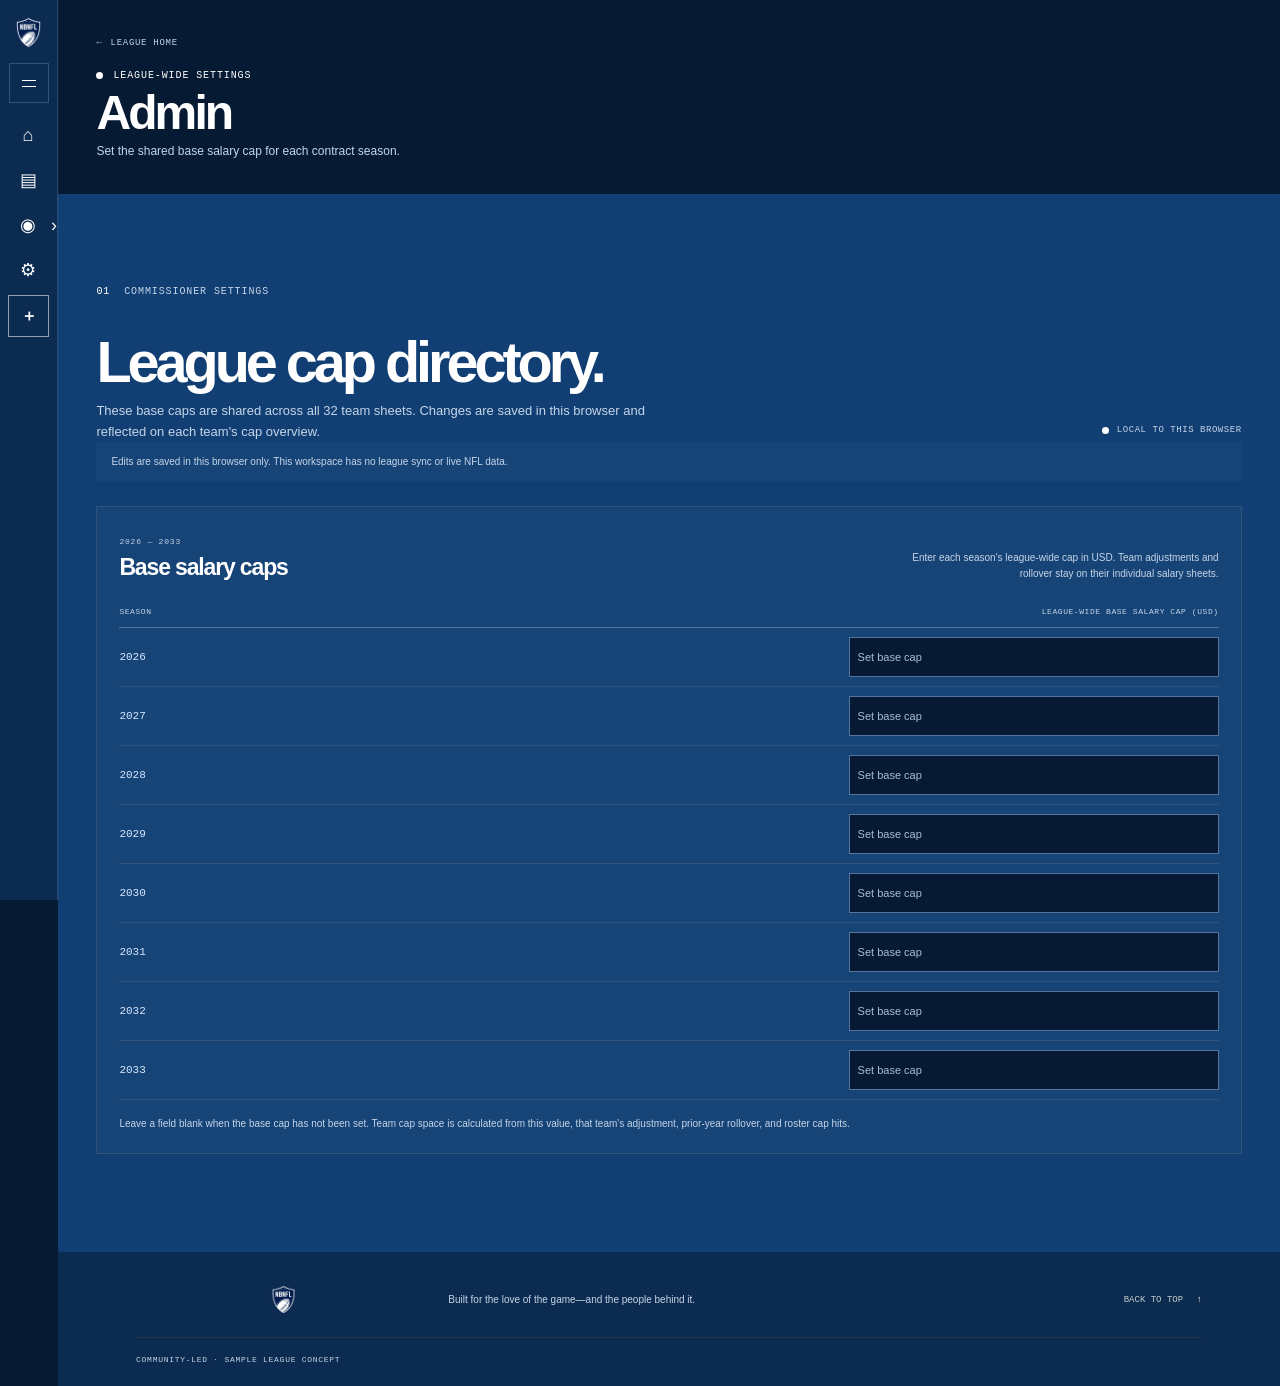
==== admin.html @ 92fe1aa9 "Build football GM league website Co-authored-by: Copilot App <223556219+Copilot@users.noreply.github" ====
<!doctype html>
<html lang="en">
  <head>
    <meta charset="utf-8">
    <meta name="viewport" content="width=device-width, initial-scale=1">
    <meta name="theme-color" content="#071a33">
    <meta name="description" content="Manage Nothing But NFL league-wide salary cap settings.">
    <title>League Admin — Nothing But NFL</title>
    <link rel="icon" href="assets/nothing-but-nfl-logo.png" type="image/png">
    <link rel="stylesheet" href="styles.css">
    <script src="teams.js" defer></script>
    <script src="admin.js" defer></script>
  </head>
  <body class="admin-page">
    <a class="skip-link" href="#main">Skip to content</a>
    <header class="site-header">
      <a class="brand" href="index.html#top" aria-label="Nothing But NFL home">
        <img class="brand-logo" src="assets/nothing-but-nfl-logo.png" alt="">
        <span class="brand-copy">NOTHING BUT <strong>NFL</strong></span>
      </a>
      <button class="menu-toggle" type="button" aria-label="Expand navigation" aria-expanded="false" aria-controls="primary-nav">
        <span></span><span></span>
      </button>
      <nav class="primary-nav" id="primary-nav" aria-label="Main navigation">
        <a href="index.html#overview"><span class="nav-icon" aria-hidden="true">⌂</span><span class="nav-label">Overview</span></a>
        <a href="index.html#standings"><span class="nav-icon" aria-hidden="true">▤</span><span class="nav-label">Standings</span></a>
        <div class="teams-menu">
          <button class="teams-trigger" type="button" aria-haspopup="menu" aria-expanded="false" aria-controls="teams-dropdown">
            <span class="nav-icon" aria-hidden="true">◉</span><span class="nav-label">Teams</span><span class="teams-chevron" aria-hidden="true">›</span>
          </button>
          <div class="teams-dropdown" id="teams-dropdown" aria-label="NFL team salary sheets"></div>
        </div>
        <a href="admin.html" aria-current="page"><span class="nav-icon" aria-hidden="true">⚙</span><span class="nav-label">Admin</span></a>
        <a href="index.html#join" class="nav-cta"><span class="nav-icon" aria-hidden="true">＋</span><span class="nav-label">Get involved</span></a>
      </nav>
    </header>

    <main id="main">
      <section class="team-page-intro admin-page-intro">
        <div class="section-wrap">
          <a class="team-back-link" href="index.html#top"><span aria-hidden="true">←</span> LEAGUE HOME</a>
          <div class="team-page-title">
            <div>
              <p class="eyebrow"><span class="eyebrow-dot"></span> LEAGUE-WIDE SETTINGS</p>
              <h1>Admin</h1>
              <p class="team-page-subtitle">Set the shared base salary cap for each contract season.</p>
            </div>
          </div>
        </div>
      </section>

      <section class="front-office-section admin-section" aria-labelledby="admin-title">
        <div class="section-wrap">
          <div class="section-heading-row front-office-heading">
            <div>
              <div class="section-kicker"><span>01</span> COMMISSIONER SETTINGS</div>
              <h2 id="admin-title">League cap <span>directory.</span></h2>
              <p class="section-subtitle">These base caps are shared across all 32 team sheets. Changes are saved in this browser and reflected on each team's cap overview.</p>
            </div>
            <span class="data-mode"><i aria-hidden="true"></i> LOCAL TO THIS BROWSER</span>
          </div>

          <p class="storage-notice" id="admin-storage-notice" role="status">Edits are saved in this browser only. This workspace has no league sync or live NFL data.</p>
          <p class="workspace-status" id="admin-status" role="status" aria-live="polite"></p>

          <div class="management-panel admin-cap-panel">
            <div class="panel-heading">
              <div><span class="panel-index">2026 — 2033</span><h3>Base salary caps</h3></div>
              <p>Enter each season's league-wide cap in USD. Team adjustments and rollover stay on their individual salary sheets.</p>
            </div>
            <div class="management-table-wrap">
              <table class="management-table admin-cap-table">
                <thead><tr><th scope="col">SEASON</th><th scope="col">LEAGUE-WIDE BASE SALARY CAP (USD)</th></tr></thead>
                <tbody id="admin-cap-rows"></tbody>
              </table>
            </div>
            <p class="workspace-footnote">Leave a field blank when the base cap has not been set. Team cap space is calculated from this value, that team's adjustment, prior-year rollover, and roster cap hits.</p>
          </div>
        </div>
      </section>
    </main>

    <footer class="site-footer">
      <a class="brand footer-brand" href="index.html#top" aria-label="Nothing But NFL home">
        <img class="brand-logo" src="assets/nothing-but-nfl-logo.png" alt="">
        <span class="brand-copy">NOTHING BUT <strong>NFL</strong></span>
      </a>
      <p>Built for the love of the game—and the people behind it.</p>
      <a class="back-top" href="#main">BACK TO TOP <span aria-hidden="true">↑</span></a>
      <span class="footer-note">COMMUNITY-LED · SAMPLE LEAGUE CONCEPT</span>
    </footer>
  </body>
</html>
---- styles.css ----
:root {
  color-scheme: dark;
  --ink: #071a33;
  --ink-soft: #174477;
  --paper: #071a33;
  --paper-deep: #123f73;
  --muted: #c5d5e8;
  --line: #31527a;
  --lime: #ffffff;
  --orange: #ffffff;
  --mono: "Cascadia Code", "Courier New", monospace;
  --body: "Segoe UI", Arial, sans-serif;
  --display: "Arial", "Segoe UI", sans-serif;
}

* { box-sizing: border-box; }
html { scroll-behavior: smooth; scroll-padding-top: 84px; }
body { margin: 0; background: #071a33; color: #fff; font-family: var(--body); -webkit-font-smoothing: antialiased; }
button, input, select, textarea { font: inherit; }
button, a { -webkit-tap-highlight-color: transparent; }
a { color: inherit; text-decoration: none; }
button:focus-visible, a:focus-visible, input:focus-visible, select:focus-visible, textarea:focus-visible { outline: 3px solid var(--orange); outline-offset: 3px; }
.sr-only { position: absolute; width: 1px; height: 1px; padding: 0; margin: -1px; overflow: hidden; clip: rect(0, 0, 0, 0); white-space: nowrap; border: 0; }
.skip-link { position: absolute; top: -50px; left: 16px; z-index: 20; padding: 12px 16px; background: var(--lime); color: var(--ink); font-weight: 700; }
.skip-link:focus { top: 12px; }

.site-header { --sidebar-width: 58px; --sidebar-open-width: 218px; position: fixed; inset: 0 auto 0 0; z-index: 30; display: flex; width: var(--sidebar-width); min-height: 100vh; flex-direction: column; align-items: stretch; justify-content: flex-start; gap: 12px; padding: 13px 8px; overflow: visible; border-right: 1px solid #264a75; background: #0c2b50; color: white; transition: width .2s ease; }
.site-header:hover, .site-header:focus-within, .site-header.is-open { width: var(--sidebar-open-width); padding-right: 12px; padding-left: 12px; }
.brand { display: inline-flex; align-items: center; gap: 11px; }
.brand-logo { display: block; width: 34px; height: 34px; flex: 0 0 34px; object-fit: contain; }
.brand-mark { position: relative; display: grid; width: 30px; height: 30px; place-items: center; transform: rotate(-35deg); border: 2px solid var(--lime); border-radius: 50%; }
.brand-mark::before, .brand-mark::after { position: absolute; width: 22px; height: 1px; background: var(--lime); content: ""; }
.brand-mark::after { width: 9px; transform: rotate(90deg); }
.brand-mark span { width: 3px; height: 3px; border-radius: 50%; background: var(--lime); }
.brand-copy { font: 500 11px var(--mono); letter-spacing: .05em; }
.brand-copy strong { color: var(--lime); font-weight: 500; }
.primary-nav { display: flex; width: 100%; flex-direction: column; align-items: stretch; gap: 5px; font-size: 13px; color: #fff; }
.primary-nav > a:not(.nav-cta):hover, .primary-nav > a:not(.nav-cta):focus-visible { color: #fff; background: #174477; }
.primary-nav > a:not(.nav-cta), .teams-trigger { display: flex; min-height: 40px; align-items: center; gap: 13px; padding: 0 10px; border: 0; border-radius: 2px; color: #fff; font-size: 13px; }
.primary-nav .nav-cta { display: flex; min-height: 42px; align-items: center; gap: 13px; padding: 0 10px; border: 1px solid rgba(255,255,255,.55); background: transparent; color: #fff; font-weight: 700; }
.nav-cta span { font-size: 16px; }
.menu-toggle { display: flex; width: 40px; height: 40px; flex: 0 0 40px; flex-direction: column; align-items: center; justify-content: center; gap: 5px; margin: 0 auto; border: 1px solid #31527a; background: transparent; cursor: pointer; }
.menu-toggle span { display: block; width: 14px; height: 1px; background: #fff; }
.brand-copy { display: none; white-space: nowrap; }
.nav-label { position: absolute; width: 1px; height: 1px; overflow: hidden; clip: rect(0,0,0,0); white-space: nowrap; }
.site-header:hover .brand-copy, .site-header:focus-within .brand-copy, .site-header.is-open .brand-copy,
.site-header:hover .nav-label, .site-header:focus-within .nav-label, .site-header.is-open .nav-label { position: static; width: auto; height: auto; overflow: visible; clip: auto; white-space: nowrap; }
.site-header:hover .brand, .site-header:focus-within .brand, .site-header.is-open .brand { justify-content: flex-start; }
.brand { justify-content: center; min-height: 38px; }
.brand-copy { font-size: 9px; }
.site-header .brand-logo { width: 31px; height: 31px; flex-basis: 31px; }
.site-header:hover .brand-logo, .site-header:focus-within .brand-logo, .site-header.is-open .brand-logo { width: 36px; height: 36px; flex-basis: 36px; }
.nav-icon { display: inline-flex; width: 20px; flex: 0 0 20px; align-items: center; justify-content: center; color: #fff; font-size: 18px; line-height: 1; }
.teams-menu { position: relative; display: flex; width: 100%; flex-direction: column; align-items: stretch; }
.teams-trigger { justify-content: flex-start; background: transparent; cursor: pointer; }
.teams-trigger:hover, .teams-menu.is-open .teams-trigger, .teams-menu:focus-within .teams-trigger { color: #fff; background: #174477; }
.teams-chevron { margin-left: auto; color: #fff; font-size: 18px; transition: transform .18s ease; }
.teams-menu.is-open .teams-chevron { transform: rotate(90deg); }
.teams-dropdown { position: fixed; top: 126px; left: calc(var(--sidebar-open-width) + 10px); z-index: 35; display: grid; width: min(440px, calc(100vw - var(--sidebar-open-width) - 30px)); max-height: min(440px, calc(100vh - 36px)); grid-template-columns: repeat(4, minmax(0, 1fr)); gap: 2px 4px; overflow-y: auto; padding: 8px; border: 1px solid #31527a; background: #0c2b50; box-shadow: 0 16px 36px rgba(0,0,0,.28); opacity: 0; pointer-events: none; transform: translateY(6px); transition: opacity .16s ease, transform .16s ease; }
.teams-menu:hover .teams-dropdown, .teams-menu:focus-within .teams-dropdown, .teams-menu.is-open .teams-dropdown { opacity: 1; pointer-events: auto; transform: translateY(0); }
.team-menu-link { display: grid; min-width: 0; min-height: 31px; grid-template-columns: 22px minmax(0, 1fr); align-items: center; gap: 6px; padding: 3px 5px; color: #fff; font-size: 9px; transition: background .12s ease; }
.team-menu-link:hover, .team-menu-link:focus-visible { background: #174477; color: #fff; }
.team-menu-logo { position: relative; display: grid; width: 22px; height: 22px; place-items: center; overflow: hidden; background: transparent; }
.team-menu-logo img { width: 100%; height: 100%; object-fit: contain; }
.team-menu-fallback { position: absolute; color: #fff; font: 7px var(--mono); }
.team-menu-fallback[hidden] { display: none; }
.team-menu-link > span:nth-child(2) { overflow: hidden; text-overflow: ellipsis; white-space: nowrap; }
.team-menu-link small { display: none; }

.hero { position: relative; display: grid; min-height: 626px; grid-template-columns: 1fr .85fr; overflow: hidden; padding: 83px 9.2% 74px; background: var(--ink); color: white; }
.hero::before { position: absolute; inset: 0; background-image: linear-gradient(90deg, transparent 49.9%, rgba(255,255,255,.035) 50%, transparent 50.1%); background-size: 90px 100%; content: ""; pointer-events: none; }
.hero-copy { position: relative; z-index: 1; align-self: center; padding-bottom: 30px; }
.eyebrow, .section-kicker, .feature-index, .snapshot-heading, .snapshot-footer, .visual-caption, .hero-bottom, .sample-label, .standings-table th, .table-footnote, .team-meta, .team-number, .team-conference, .form-heading, .dialog-eyebrow, .dialog-roster-heading, .footer-note { font-family: var(--mono); font-size: 10px; letter-spacing: .09em; }
.eyebrow { display: flex; align-items: center; gap: 10px; margin: 0 0 21px; color: var(--lime); text-transform: uppercase; }
.eyebrow-dot, .sample-label i, .snapshot-footer i { display: inline-block; width: 7px; height: 7px; border-radius: 50%; background: var(--lime); }
h1, h2, h3, p { margin-top: 0; }
h1, h2, h3 { font-family: var(--display); }
h1 { margin-bottom: 19px; font-size: clamp(52px, 6.1vw, 81px); font-weight: 600; letter-spacing: -.075em; line-height: .99; }
h1 span, h2 span { color: var(--lime); }
.hero-intro { max-width: 470px; margin-bottom: 26px; color: #b7c0c3; font-size: 16px; line-height: 1.65; }
.hero-actions { display: flex; align-items: center; gap: 27px; }
.button { display: inline-flex; min-height: 48px; align-items: center; justify-content: center; gap: 25px; padding: 0 17px; border: 0; cursor: pointer; font-size: 12px; font-weight: 700; }
.button-lime { background: var(--lime); color: var(--ink); }
.button-lime:hover { background: #e4ff8a; }
.text-link { display: inline-flex; align-items: center; gap: 10px; font-size: 12px; font-weight: 600; }
.hero .text-link { color: white; }
.text-link span { font-size: 16px; }
.hero-proof { display: flex; gap: 31px; margin-top: 59px; }
.hero-proof div { display: flex; align-items: flex-start; gap: 10px; }
.hero-proof strong { color: var(--lime); font: 11px var(--mono); }
.hero-proof span { color: #a6b0b4; font-size: 10px; line-height: 1.45; }
.hero-visual { position: relative; min-height: 400px; margin-left: -10px; }
.field-lines { position: absolute; top: -20px; right: 3%; width: min(94%, 415px); height: 390px; transform: rotate(-11deg); border: 1px solid rgba(214,243,106,.18); border-radius: 48%; }
.field-lines::before, .field-lines::after { position: absolute; inset: 8% 18%; border: 1px solid rgba(214,243,106,.18); border-radius: 50%; content: ""; }
.field-lines::after { inset: 16% 36%; }
.yard { position: absolute; top: 50%; width: 100%; border-top: 1px dashed rgba(214,243,106,.18); }
.yard-one { transform: translateY(-56px); }
.yard-three { transform: translateY(56px); }
.route { position: absolute; border-top: 2px solid var(--lime); transform-origin: left center; }
.route-one { top: 48%; left: 25%; width: 205px; transform: rotate(-44deg); }
.route-two { top: 70%; left: 40%; width: 177px; transform: rotate(-17deg); }
.route-one::after, .route-two::after { position: absolute; top: -6px; right: -1px; width: 9px; height: 9px; border-top: 2px solid var(--lime); border-right: 2px solid var(--lime); content: ""; transform: rotate(45deg); }
.route-dot { position: absolute; width: 9px; height: 9px; border: 2px solid var(--ink); border-radius: 50%; background: var(--orange); box-shadow: 0 0 0 2px var(--orange); }
.dot-one { top: 43%; left: 24%; }
.dot-two { top: 66%; left: 39%; }
.football { position: absolute; top: 43%; left: 45%; display: grid; width: 83px; height: 44px; place-items: center; transform: rotate(-41deg); border: 2px solid var(--paper); border-radius: 50%; background: var(--orange); box-shadow: 0 0 40px rgba(255,116,76,.22); }
.football::before, .football::after { position: absolute; width: 23px; height: 1px; background: var(--paper); content: ""; }
.football::after { width: 1px; height: 29px; }
.football span { z-index: 1; width: 18px; border-top: 2px dashed var(--paper); }
.snapshot-card { position: absolute; top: 22%; right: 1%; z-index: 1; width: 204px; padding: 17px 18px 14px; background: var(--lime); color: var(--ink); transform: rotate(5deg); }
.snapshot-heading, .snapshot-footer { display: flex; align-items: center; justify-content: space-between; font-size: 8px; }
.snapshot-icon { font-size: 19px; }
.snapshot-card p { margin: 20px 0; font: 600 21px/1.12 var(--display); letter-spacing: -.05em; }
.snapshot-footer { padding-top: 10px; border-top: 1px solid rgba(17,27,34,.2); }
.snapshot-footer span:last-child { display: flex; align-items: center; gap: 7px; }
.snapshot-footer i { width: 6px; height: 6px; }
.visual-caption { position: absolute; right: 7%; bottom: 23px; color: #899399; font-size: 8px; }
.hero-number { position: absolute; right: 2%; bottom: 34px; color: rgba(255,255,255,.07); font: 700 100px/.8 var(--display); }
.hero-bottom { position: absolute; right: 9.2%; bottom: 0; left: 9.2%; display: flex; height: 47px; align-items: center; justify-content: space-between; border-top: 1px solid rgba(255,255,255,.16); color: #818d93; font-size: 8px; }
.hero-bottom a { color: white; }
.hero-bottom a span { margin-left: 9px; color: var(--lime); }
.hero-bottom i { margin-left: 6px; color: var(--lime); font-style: normal; }

.section-wrap { max-width: 1440px; margin: 0 auto; padding-right: 9.2%; padding-left: 9.2%; }
.section-kicker { display: flex; align-items: center; gap: 14px; margin-bottom: 36px; color: #858e90; text-transform: uppercase; }
.section-kicker span { color: var(--orange); }
h2 { margin-bottom: 20px; font-size: clamp(39px, 4.5vw, 59px); font-weight: 600; letter-spacing: -.07em; line-height: 1.03; }

.standings-section { padding: 84px 0 88px; background: var(--ink); color: white; }
.light-kicker { color: #98a2a3; }
.section-heading-row { display: flex; align-items: flex-end; justify-content: space-between; gap: 25px; }
.standings-section h2, .join-section h2 { margin-bottom: 8px; }
.section-subtitle { margin: 0; color: #79858b; font-size: 13px; }
.sample-label { display: inline-flex; align-items: center; gap: 9px; margin-bottom: 11px; color: var(--lime); font-size: 9px; }
.sample-label i { width: 6px; height: 6px; }
.standings-toolbar { display: flex; align-items: center; justify-content: space-between; gap: 20px; margin-top: 38px; border-bottom: 1px solid #334149; }
.tab-list { display: flex; gap: 26px; }
.tab-button { position: relative; padding: 0 0 14px; border: 0; background: transparent; color: #819096; cursor: pointer; font-size: 12px; }
.tab-button.is-active { color: white; }
.tab-button.is-active::after { position: absolute; right: 0; bottom: -1px; left: 0; height: 2px; background: var(--lime); content: ""; }
.standings-note { padding-bottom: 14px; color: #78858a; font-size: 10px; }
.standings-table { width: 100%; border-collapse: collapse; text-align: left; }
.standings-table th { padding: 17px 12px; color: #879398; font-size: 9px; font-weight: 400; }
.standings-table th:first-child, .standings-table td:first-child { width: 54px; padding-left: 0; }
.standings-table th:nth-child(n+3), .standings-table td:nth-child(n+3) { width: 75px; text-align: center; }
.standings-table td { padding: 16px 12px; border-top: 1px solid #29363e; color: #b5c0c1; font-size: 12px; }
.standings-table tbody tr:first-child td { border-top-color: #44524f; }
.standings-table tbody tr:first-child td:first-child { color: var(--lime); }
.standing-team { display: flex; align-items: center; gap: 12px; color: white; font-weight: 600; }
.team-monogram { display: grid; width: 31px; height: 31px; place-items: center; background: #174477; color: var(--lime); font: 10px var(--mono); }
.table-footnote { display: flex; justify-content: space-between; margin-top: 15px; color: #748187; font-size: 8px; }
.legend-dot { display: inline-block; width: 6px; height: 6px; margin-right: 6px; border-radius: 50%; background: var(--lime); }

.join-section { padding: 83px 0; background: var(--ink); color: white; }
.join-grid { display: grid; grid-template-columns: .9fr 1fr; gap: 11%; align-items: start; }
.join-copy > p { max-width: 440px; margin-top: 21px; color: #a1adb0; font-size: 14px; line-height: 1.7; }
.join-callout { display: flex; max-width: 380px; gap: 14px; margin-top: 35px; padding-top: 18px; border-top: 1px solid #334149; color: #99a5a8; font-size: 11px; line-height: 1.65; }
.join-callout > span:first-child { color: var(--lime); font-size: 18px; }
.join-callout strong { color: white; }
.interest-form { padding: 27px; background: #1b2a32; }
.form-heading { display: flex; justify-content: space-between; margin-bottom: 25px; color: var(--lime); font-size: 9px; }
.form-heading span:last-child { color: #7e8d92; }
.interest-form > label, .application-result label { display: block; margin: 16px 0 8px; color: #e4e9e6; font-size: 11px; font-weight: 600; }
.interest-form label span { color: #829094; font-weight: 400; }
.interest-form input, .interest-form select, .interest-form textarea, .application-result textarea { width: 100%; padding: 12px; border: 1px solid #405057; border-radius: 0; background: #142129; color: white; font-size: 12px; }
.interest-form input::placeholder, .interest-form textarea::placeholder { color: #77868b; }
.interest-form select { color: #a9b5b6; }
.interest-form textarea, .application-result textarea { resize: vertical; }
.form-submit { width: 100%; margin-top: 21px; }
.form-privacy { margin: 12px 0 0; color: #859195; font-size: 9px; line-height: 1.6; }
.application-result { margin-top: 21px; padding-top: 15px; border-top: 1px solid #405057; }
.application-result > label { margin-top: 0; }
.application-result textarea { min-height: 114px; }
.copy-button { display: flex; width: 100%; justify-content: space-between; margin-top: 9px; padding: 12px; border: 1px solid #667176; background: transparent; color: white; cursor: pointer; font-size: 11px; font-weight: 600; }
.copy-button:hover { border-color: var(--lime); color: var(--lime); }
.copy-status { min-height: 14px; margin: 8px 0 0; color: var(--lime); font-size: 10px; }

.site-footer { display: grid; grid-template-columns: 1fr 1.5fr 1fr; align-items: center; gap: 18px; padding: 29px 6.1% 22px; background: #0c151b; color: white; }
.footer-brand .brand-mark { width: 25px; height: 25px; }
.footer-brand .brand-logo { width: 29px; height: 29px; flex-basis: 29px; }
.footer-brand .brand-copy { font-size: 9px; }
.site-footer > p { margin: 0; color: #89969a; font-size: 10px; }
.back-top { justify-self: end; color: #c1ccca; font: 9px var(--mono); }
.back-top span { margin-left: 8px; color: var(--lime); }
.footer-note { grid-column: 1 / -1; padding-top: 17px; border-top: 1px solid #29363b; color: #637176; font-size: 8px; }

@media (min-width: 1441px) {
  .hero { padding-right: calc((100% - 1180px) / 2); padding-left: calc((100% - 1180px) / 2); }
  .hero-bottom { right: calc((100% - 1180px) / 2); left: calc((100% - 1180px) / 2); }
}
@media (max-width: 1000px) {
  .hero { padding-right: 6%; padding-left: 6%; }
  .hero-bottom { right: 6%; left: 6%; }
  .hero-proof { gap: 18px; }
  .section-wrap { padding-right: 6%; padding-left: 6%; }
}
@media (max-width: 700px) {
  html { scroll-padding-top: 68px; }
  .site-header { height: 66px; padding: 0 20px; }
  .menu-toggle { display: flex; width: 40px; height: 40px; flex-direction: column; align-items: center; justify-content: center; gap: 6px; border: 1px solid #39474e; background: transparent; }
  .menu-toggle span:not(.sr-only) { width: 16px; height: 1px; background: white; }
  .primary-nav { position: absolute; top: 66px; right: 0; left: 0; display: none; height: auto; flex-direction: column; align-items: stretch; gap: 0; padding: 8px 20px 18px; background: var(--ink); }
  .primary-nav.is-open { display: flex; }
  .primary-nav a:not(.nav-cta) { padding: 13px 0; border-bottom: 1px solid #334149; }
  .primary-nav .nav-cta { justify-content: space-between; margin-top: 12px; }
  .hero { min-height: 820px; grid-template-columns: 1fr; padding: 62px 24px 70px; }
  .hero-copy { align-self: start; padding: 0; }
  h1 { font-size: clamp(49px, 13vw, 73px); }
  .hero-intro { max-width: 430px; font-size: 14px; }
  .hero-actions { gap: 18px; }
  .button { gap: 12px; font-size: 11px; }
  .hero-proof { flex-wrap: wrap; gap: 17px; margin-top: 34px; }
  .hero-proof div { gap: 7px; }
  .hero-visual { min-height: 300px; margin: 8px 0 0; }
  .field-lines { top: 7px; right: 7%; width: min(90%, 350px); height: 300px; }
  .snapshot-card { top: 17%; right: 0; width: 170px; }
  .snapshot-card p { font-size: 18px; }
  .visual-caption { right: 3%; bottom: 6px; }
  .hero-number { right: 0; bottom: 15px; font-size: 75px; }
  .hero-bottom { right: 24px; left: 24px; height: 44px; font-size: 7px; }
  .hero-bottom > span:last-child { display: none; }
  .section-wrap { padding-right: 24px; padding-left: 24px; }
  .section-kicker { margin-bottom: 28px; }
  .join-grid { grid-template-columns: 1fr; gap: 12px; }
  h2 { font-size: clamp(38px, 10vw, 53px); }
  .standings-section { padding: 65px 0; }
  .section-heading-row { align-items: flex-start; flex-direction: column; gap: 14px; }
  .sample-label { margin-bottom: 0; }
  .standings-toolbar { align-items: flex-start; flex-direction: column; gap: 11px; margin-top: 27px; }
  .tab-list { width: 100%; gap: 18px; }
  .tab-button { font-size: 10px; }
  .standings-note { padding-bottom: 11px; font-size: 9px; }
  .standings-table-wrap { overflow-x: auto; }
  .standings-table { min-width: 520px; }
  .standings-table td { padding-top: 13px; padding-bottom: 13px; }
  .table-footnote { gap: 12px; font-size: 7px; }
  .table-footnote span:last-child { text-align: right; }
  .join-section { padding: 66px 0; }
  .join-copy > p { font-size: 13px; }
  .interest-form { margin-top: 22px; padding: 20px; }
  .site-footer { grid-template-columns: 1fr auto; gap: 13px; padding: 24px 20px 18px; }
  .site-footer > p { grid-column: 1 / -1; grid-row: 2; }
  .back-top { grid-column: 2; grid-row: 1; }
  .footer-note { grid-row: 3; }
}
@media (max-width: 390px) {
  .brand-copy { font-size: 9px; }
  .hero { padding-right: 19px; padding-left: 19px; }
  .hero-actions { align-items: flex-start; flex-direction: column; }
  .hero-proof { gap: 12px; }
  .hero-proof span { font-size: 9px; }
  .section-wrap { padding-right: 19px; padding-left: 19px; }
}
@media (prefers-reduced-motion: reduce) {
  *, *::before, *::after { scroll-behavior: auto !important; transition-duration: .01ms !important; }
}

.front-office-section { padding: 92px 0 98px; background: #e9e9df; }
.front-office-heading { align-items: flex-end; }
.front-office-heading h2 { margin-bottom: 9px; }
.front-office-heading h2 span { color: #859b38; }
.front-office-heading .section-subtitle { max-width: 550px; line-height: 1.6; }
.data-mode { display: inline-flex; align-items: center; gap: 8px; margin-bottom: 7px; color: #59665c; font: 9px var(--mono); letter-spacing: .06em; white-space: nowrap; }
.data-mode i { width: 7px; height: 7px; border-radius: 50%; background: #839b32; }
.workspace-toolbar { display: flex; align-items: flex-end; justify-content: space-between; gap: 20px; margin-top: 37px; padding: 17px 19px; background: var(--ink); color: white; }
.franchise-picker { display: grid; min-width: 265px; gap: 7px; }
.franchise-picker > span { color: #a0adae; font: 8px var(--mono); letter-spacing: .1em; }
.franchise-picker select { min-height: 38px; padding: 0 11px; border: 1px solid #48565b; border-radius: 0; background: #18262d; color: white; font-size: 12px; }
.data-actions { display: flex; align-items: center; gap: 8px; }
.workspace-button { display: inline-flex; min-height: 36px; align-items: center; justify-content: center; gap: 10px; padding: 0 11px; border: 1px solid #4a575b; background: transparent; color: #ecf0ea; cursor: pointer; font-size: 10px; }
.workspace-button:hover { border-color: var(--lime); color: var(--lime); }
.import-button { cursor: pointer; }
.reset-button { color: #c3a69e; }
.storage-notice { margin: 0; padding: 12px 15px; background: #dfe4cd; color: #566144; font-size: 10px; line-height: 1.5; }
.workspace-status { min-height: 0; margin: 0; color: #516435; font-size: 11px; line-height: 1.4; }
.workspace-status:not(:empty) { padding: 9px 14px; border-bottom: 1px solid #d2d7c6; }
.cap-overview { display: grid; grid-template-columns: repeat(auto-fit, minmax(160px, 1fr)); gap: 11px; margin: 16px 0; }
.cap-stat { display: flex; min-height: 121px; flex-direction: column; justify-content: center; gap: 8px; padding: 18px 20px; border: 1px solid #d0d4c9; background: var(--paper); }
.cap-stat > span { color: #798480; font: 9px var(--mono); letter-spacing: .08em; }
.cap-stat > strong { color: var(--ink); font: 600 27px var(--display); letter-spacing: -.05em; }
.cap-stat > small { color: #89918c; font-size: 10px; }
.cap-limit-input { display: flex; align-items: center; gap: 5px; color: #58635f; font: 600 23px var(--display); }
.cap-limit-input input { width: 100%; max-width: 245px; min-width: 80px; padding: 0; border: 0; border-bottom: 1px solid #c8cec0; border-radius: 0; background: transparent; color: var(--ink); font: 600 22px var(--display); letter-spacing: -.04em; }
.cap-limit-input input::placeholder { color: #a1a8a1; font-size: 16px; }
.cap-room-stat > strong { color: #62772c; }
.cap-room-stat.is-over > strong { color: #bb593c; }
.management-panel { margin-top: 14px; padding: 23px 22px 21px; border: 1px solid #d1d5ca; background: var(--paper); }
.panel-heading { display: flex; align-items: flex-end; justify-content: space-between; gap: 20px; margin-bottom: 15px; }
.panel-index { color: #89948d; font: 8px var(--mono); letter-spacing: .1em; }
.panel-heading h3 { margin: 6px 0 0; font-size: 23px; letter-spacing: -.05em; }
.panel-heading > p { max-width: 330px; margin: 0; color: #7d8783; font-size: 10px; line-height: 1.55; text-align: right; }
.salary-import-panel { margin: 12px 0 18px; border: 1px solid #54749b; background: #103261; }
.salary-import-panel summary { display: flex; min-height: 44px; align-items: center; justify-content: space-between; gap: 12px; padding: 10px 13px; color: #fff; cursor: pointer; font-size: 13px; font-weight: 700; list-style: none; }
.salary-import-panel summary::-webkit-details-marker { display: none; }
.salary-import-panel summary::after { content: "+"; color: #fff; font-size: 20px; font-weight: 400; }
.salary-import-panel[open] summary::after { content: "−"; }
.salary-import-panel summary span { color: #c5d5e8; font-size: 11px; font-weight: 400; }
.salary-import-panel summary strong { color: #fff; }
.salary-import-panel > label { display: block; margin: 0 13px 6px; color: #fff; font-size: 12px; font-weight: 600; }
.salary-import-panel textarea { display: block; width: calc(100% - 26px); min-height: 112px; margin: 0 13px; padding: 10px; border: 1px solid #54749b; border-radius: 0; background: #071a33; color: #fff; font: 12px/1.5 var(--mono); resize: vertical; }
.salary-import-panel textarea::placeholder { color: #a7bdd7; }
.salary-import-panel > p { margin: 8px 13px 12px; color: #c5d5e8; font-size: 11px; line-height: 1.5; }
.salary-import-panel > button { min-height: 40px; margin: 0 13px 13px; font-size: 12px; }
.management-table-wrap { overflow-x: auto; }
.management-table { width: 100%; min-width: 570px; border-collapse: collapse; text-align: left; }
.salary-table { width: 100%; min-width: 0; table-layout: fixed; }
.management-table th { padding: 11px 9px; border-bottom: 1px solid #cdd2c8; color: #7e8984; font: 8px var(--mono); letter-spacing: .07em; white-space: nowrap; }
.management-table th:first-child, .management-table td:first-child { padding-left: 0; }
.management-table td { padding: 9px; border-bottom: 1px solid #e1e3dc; color: #35423f; font-size: 11px; }
.management-table td:last-child, .management-table th:last-child { width: 40px; padding-right: 0; text-align: right; }
.management-table input, .management-table select { width: 100%; min-width: 65px; min-height: 34px; padding: 6px 8px; border: 1px solid transparent; border-radius: 0; background: transparent; color: var(--ink); font-size: 11px; }
.management-table input:hover, .management-table select:hover { border-color: #d4d8cf; }
.management-table input:focus, .management-table select:focus { border-color: #899e40; background: white; outline: none; }
.management-table .number-cell { width: 140px; text-align: right; font-variant-numeric: tabular-nums; }
.management-table .years-cell { width: 96px; text-align: center; }
.management-table .pick-year-cell { width: 100px; }
.management-table .pick-round-cell { width: 85px; }
.management-table .original-cell { min-width: 170px; }
.management-table .owner-cell { min-width: 170px; }
.row-delete { padding: 5px 8px; border: 0; background: transparent; color: #a1695a; cursor: pointer; font-size: 16px; }
.row-delete:hover { color: #c33f2a; background: #fae9e3; }
.salary-row-actions { display: flex; flex-wrap: wrap; align-items: center; justify-content: flex-end; gap: 2px; }
.row-transaction { padding: 4px 5px; border: 1px solid #54749b; background: transparent; color: #fff; cursor: pointer; font-size: 9px; }
.row-transaction:hover, .row-transaction:focus-visible { border-color: #fff; background: #0c2b50; }
.dead-cap-amount { color: #fff !important; font-variant-numeric: tabular-nums; font-weight: 700; }
.dead-cap-table td:last-child, .dead-cap-table th:last-child { width: auto; }
.empty-state { margin: 0; padding: 17px 0 15px; color: #858e88; font-size: 11px; }
.management-form { display: grid; align-items: end; gap: 9px; margin-top: 16px; padding-top: 15px; border-top: 1px solid #dce0d8; }
.salary-form { grid-template-columns: minmax(180px, 1.3fr) minmax(100px, .6fr) minmax(160px, 1fr) auto; }
.pick-form { grid-template-columns: .7fr .55fr 1.4fr auto; }
.management-form label { display: grid; gap: 6px; color: #747f79; font: 8px var(--mono); letter-spacing: .03em; }
.management-form input, .management-form select { width: 100%; min-height: 38px; padding: 8px 9px; border: 1px solid #d4d9d0; border-radius: 0; background: #fff; color: var(--ink); font: 11px var(--body); }
.management-form input::placeholder { color: #a0a9a3; }
.management-form .add-button { min-height: 38px; gap: 12px; padding: 0 12px; font-size: 10px; white-space: nowrap; }
.workspace-footnote { margin: 16px 0 0; color: #78827e; font-size: 10px; line-height: 1.55; }

@media (max-width: 1000px) {
  .data-actions { flex-wrap: wrap; justify-content: flex-end; }
  .management-panel { padding-right: 17px; padding-left: 17px; }
  .salary-form { grid-template-columns: 1fr 1fr 1fr 1fr; }
  .salary-form .add-button { grid-column: 1 / -1; }
}
@media (max-width: 700px) {
  .front-office-section { padding: 66px 0 70px; }
  .front-office-heading { gap: 12px; }
  .data-mode { margin: 0; }
  .workspace-toolbar { align-items: stretch; flex-direction: column; gap: 14px; margin-top: 24px; padding: 15px; }
  .franchise-picker { min-width: 0; }
  .data-actions { justify-content: flex-start; gap: 6px; }
  .workspace-button { min-height: 34px; padding: 0 8px; font-size: 9px; }
  .cap-overview { grid-template-columns: 1fr 1fr; gap: 8px; margin: 10px 0; }
  .cap-stat { min-height: 105px; padding: 14px; }
  .cap-stat > strong { font-size: 23px; }
  .cap-limit-input input { font-size: 18px; }
  .management-panel { margin-top: 10px; padding: 17px 13px 15px; }
  .panel-heading { align-items: flex-start; flex-direction: column; gap: 7px; }
  .panel-heading > p { text-align: left; }
  .management-table { min-width: 560px; }
  .management-table td { padding-top: 7px; padding-bottom: 7px; }
  .salary-form, .pick-form { grid-template-columns: 1fr 1fr; }
  .salary-form .add-button, .pick-form .add-button { grid-column: 1 / -1; }
  .workspace-footnote { font-size: 9px; }
}

.team-page-intro { padding: 31px 0 36px; background: var(--ink); color: white; }
.team-back-link { display: inline-flex; align-items: center; gap: 8px; color: #9da9aa; font: 9px var(--mono); letter-spacing: .08em; }
.team-back-link:hover { color: var(--lime); }
.team-page-title { display: flex; align-items: center; gap: 19px; margin-top: 21px; }
.team-page-title .eyebrow { margin-bottom: 8px; }
.team-page-title h1 { margin: 0; font-size: clamp(32px, 4vw, 48px); letter-spacing: -.06em; }
.team-page-subtitle { margin: 7px 0 0; color: #a4b0b2; font-size: 12px; }
.team-page-brand { position: relative; display: grid; width: 68px; height: 68px; flex: 0 0 68px; place-items: center; overflow: hidden; background: white; }
.team-page-logo { width: 100%; height: 100%; object-fit: contain; }
.team-page-fallback { color: var(--ink); font: 600 17px var(--mono); }
.team-page-fallback[hidden] { display: none; }
.selected-team-name { font: 600 14px var(--display); }
.team-page .front-office-section { min-height: calc(100vh - 295px); }
.team-page .workspace-toolbar { margin-top: 24px; }
.team-page .front-office-heading .section-kicker { margin-bottom: 18px; }
.team-page .front-office-heading h2 { margin-bottom: 9px; }
.team-page .front-office-heading h2 span { color: #859b38; }
.team-page .front-office-heading .section-subtitle { max-width: 550px; line-height: 1.6; }
.team-page .section-wrap { max-width: none; padding-right: clamp(18px, 3vw, 48px); padding-left: clamp(18px, 3vw, 48px); }

@media (max-width: 700px) {
  .teams-menu { height: auto; min-height: 46px; flex-direction: column; align-items: stretch; }
  .teams-trigger { min-height: 46px; justify-content: space-between; border-bottom: 1px solid #334149; }
  .primary-nav .teams-menu .teams-dropdown { position: static; right: auto; display: none; width: 100%; max-height: 40vh; grid-template-columns: 1fr; gap: 2px; overflow-y: auto; padding: 7px 0; border: 0; border-bottom: 1px solid #334149; background: #101a22; box-shadow: none; opacity: 1; pointer-events: auto; transform: none; }
  .primary-nav .teams-menu.is-open .teams-dropdown { display: grid; }
  .team-menu-link { grid-template-columns: 34px minmax(0, 1fr) auto; padding: 6px; font-size: 11px; }
  .team-menu-logo { width: 32px; height: 32px; }
  .team-page-intro { padding-top: 23px; padding-bottom: 26px; }
  .team-page-title { align-items: flex-start; gap: 13px; margin-top: 18px; }
  .team-page-brand { width: 53px; height: 53px; flex-basis: 53px; }
  .team-page-title h1 { font-size: clamp(27px, 8vw, 38px); }
  .team-page .section-wrap { padding-right: 24px; padding-left: 24px; }
}

body > main, body > footer { margin-left: 58px; }
.skip-link { left: 70px; background: #fff; color: #071a33; }
.section-wrap { color: #fff; }
.front-office-heading h2 span, .team-page .front-office-heading h2 span { color: #fff; }
.section-kicker,
.section-subtitle, .standings-note, .standings-table th, .standings-table td,
.join-copy > p, .join-callout, .form-heading span:last-child, .form-privacy,
.site-footer > p, .footer-note, .team-page-subtitle,
.team-back-link, .data-mode, .storage-notice, .workspace-status, .cap-stat > span,
.cap-stat > small, .panel-index, .panel-heading > p, .management-table th,
.empty-state, .management-form label, .workspace-footnote { color: #c5d5e8; }
.team-page .eyebrow, .eyebrow,
.sample-label, .form-heading, .join-callout > span:first-child,
.back-top span, .team-back-link:hover { color: #fff; }
.panel-heading h3,
.cap-stat > strong, .team-page-title h1 { color: #fff; }
.team-page .team-card-bottom { border-color: #31527a; }
.interest-form { background: #0c2b50; }
.interest-form > label, .application-result label { color: #fff; }
.interest-form label span { color: #c5d5e8; }
.interest-form input, .interest-form select, .interest-form textarea, .application-result textarea { border-color: #31527a; background: #071a33; color: #fff; }
.interest-form select { color: #fff; }
.copy-button { border-color: #8ca5c5; }
.site-footer { background: #0c2b50; }
.front-office-section { background: #123f73; color: #fff; }
.workspace-toolbar { background: #0c2b50; }
.workspace-button { border-color: #54749b; color: #fff; }
.workspace-button:hover { border-color: #fff; color: #fff; }
.reset-button { color: #fff; }
.storage-notice { background: #174477; }
.workspace-status { color: #fff; }
.workspace-status:not(:empty) { border-color: #31527a; }
.cap-stat, .management-panel { border-color: #31527a; background: #174477; }
.cap-limit-input { color: #fff; }
.cap-limit-input input { border-color: #8ca5c5; color: #fff; }
.cap-limit-input input::placeholder { color: #c5d5e8; }
.cap-room-stat > strong, .cap-room-stat.is-over > strong { color: #fff; }
.management-table th { border-color: #54749b; }
.management-table td { border-color: #31527a; color: #fff; }
.management-table input, .management-table select { color: #fff; }
.management-table input:hover, .management-table select:hover,
.management-table input:focus, .management-table select:focus { border-color: #fff; background: #071a33; color: #fff; }
.management-table option, .management-form option { background: #071a33; color: #fff; }
.management-form { border-color: #31527a; }
.management-form label { color: #fff; }
.management-form input, .management-form select { border-color: #54749b; background: #071a33; color: #fff; }
.management-form input::placeholder { color: #c5d5e8; }
.row-delete, .row-delete:hover { color: #fff; }
.row-delete:hover { background: #174477; }
.team-page-intro { background: #071a33; }
.team-page-brand { background: transparent; }
.team-page-fallback { color: #fff; }
.site-header { box-shadow: 1px 0 0 rgba(255,255,255,.03); }
.primary-nav .nav-cta .nav-label { font-size: 13px; }
.data-mode i { background: #fff; }
.dialog-eyebrow { color: #fff; }
.button-lime:hover { background: #e6eef9; }
.cap-room-stat.is-over > strong { color: #ffb3a5; }
.row-delete { color: #ffb3a5; }
.row-delete:hover { color: #fff; background: #5b3650; }

@media (min-width: 701px) {
  body > main, body > footer { transition: margin-left .2s ease; }
  body > .site-header:hover ~ main,
  body > .site-header:hover ~ footer,
  body > .site-header:focus-within ~ main,
  body > .site-header:focus-within ~ footer,
  body > .site-header.is-open ~ main,
  body > .site-header.is-open ~ footer { margin-left: 218px; }
}

@media (max-width: 700px) {
  .site-header { --sidebar-width: 50px; --sidebar-open-width: min(218px, calc(100vw - 54px)); width: var(--sidebar-width); min-height: 100vh; height: 100vh; padding: 10px 5px; }
  .site-header:hover, .site-header:focus-within, .site-header.is-open { width: var(--sidebar-open-width); padding: 10px 10px; }
  .site-header .brand-mark { width: 27px; height: 27px; }
  .primary-nav { position: static; top: auto; right: auto; left: auto; display: flex; width: 100%; height: auto; flex-direction: column; align-items: stretch; gap: 5px; padding: 0; background: transparent; }
  .primary-nav.is-open { display: flex; }
  .primary-nav > a:not(.nav-cta), .teams-trigger { min-height: 40px; padding: 0 7px; border-bottom: 0; }
  .primary-nav .nav-cta { justify-content: flex-start; margin-top: 0; padding: 0 7px; }
  .teams-menu { min-height: 0; }
  .teams-trigger { justify-content: flex-start; border-bottom: 0; }
  .teams-dropdown, .primary-nav .teams-menu .teams-dropdown { position: fixed; top: 100px; left: 58px; display: grid; width: min(330px, calc(100vw - 66px)); max-height: min(65vh, 500px); grid-template-columns: repeat(2, minmax(0, 1fr)); gap: 2px; padding: 7px; border: 1px solid #31527a; background: #0c2b50; box-shadow: 0 16px 36px rgba(0,0,0,.3); opacity: 0; pointer-events: none; transform: translateY(6px); }
  .primary-nav .teams-menu.is-open .teams-dropdown { display: grid; opacity: 1; pointer-events: auto; transform: translateY(0); }
  .team-menu-link { min-height: 32px; grid-template-columns: 22px minmax(0,1fr); gap: 5px; padding: 3px; font-size: 8px; }
  .team-menu-logo { width: 21px; height: 21px; }
  body > main, body > footer { margin-left: 50px; }
  .skip-link { left: 60px; }
}

@media (prefers-reduced-motion: reduce) {
  .site-header { transition-duration: .01ms; }
}

.season-tabs { display: flex; gap: 5px; margin: 19px 0 13px; overflow-x: auto; border-bottom: 1px solid #54749b; }
.season-tab { min-width: 78px; padding: 12px 15px; border: 1px solid transparent; border-bottom: 0; background: transparent; color: #c5d5e8; cursor: pointer; font: 11px var(--mono); }
.season-tab:hover, .season-tab:focus-visible { background: #174477; color: #fff; }
.season-tab.is-active { border-color: #54749b; background: #174477; color: #fff; }
.salary-col-player { width: 11%; }
.salary-col-position { width: 5.5%; }
.salary-col-roster { width: 7%; }
.salary-col-base, .salary-col-prorated { width: 6.5%; }
.salary-col-roster-bonus { width: 5.5%; }
.salary-col-guaranteed, .salary-col-hit { width: 7.5%; }
.salary-col-percent { width: 4%; }
.salary-col-years { width: 4.5%; }
.salary-col-trade-penalty, .salary-col-trade-savings,
.salary-col-release-penalty, .salary-col-release-savings { width: 6%; }
.salary-col-actions { width: 10%; }
.salary-table th { padding: 8px 4px; font-size: 9px; letter-spacing: 0; white-space: nowrap; text-align: center; }
.salary-table .salary-groups th { padding: 9px 4px; border-bottom: 1px solid #8ca5c5; color: #fff; font-size: 10px; letter-spacing: .06em; }
.salary-table td { padding: 6px 3px; }
.salary-table input { min-width: 0; min-height: 36px; padding: 5px 3px; font-size: 11px; }
.salary-table input[type="number"] { text-align: right; font-variant-numeric: tabular-nums; }
.salary-table td:nth-child(2) input, .salary-table td:nth-child(3) input { text-align: center; }
.salary-table .computed-cell { color: #fff; font-size: 11px; font-weight: 700; white-space: nowrap; }
.salary-table .computed-cell + .computed-cell { color: #d7e8ff; }
.salary-table td.is-positive-savings input { color: #75e28b; font-weight: 700; }
.salary-table td.is-negative-savings input { color: #ff9299; font-weight: 700; }
.salary-table td.is-positive-savings input:hover,
.salary-table td.is-positive-savings input:focus,
.salary-table td.is-negative-savings input:hover,
.salary-table td.is-negative-savings input:focus { background: transparent; }
.salary-table td:first-child input { min-width: 0; }
.salary-table td:nth-child(2) input,
.salary-table td:nth-child(3) input { min-width: 0; }
.salary-table .number-cell { width: auto; }
.salary-table .row-delete { padding: 4px; }
.cap-stat > strong { overflow-wrap: anywhere; }
.adjustment-stat .cap-limit-input { gap: 7px; }
.adjustment-stat .cap-limit-input input { max-width: 180px; }
.team-page .cap-stat small a { color: #fff; text-decoration: underline; text-underline-offset: 3px; }
.team-page .cap-stat > strong { overflow-wrap: normal; white-space: nowrap; font-size: clamp(17px, 1.65vw, 25px); }
.team-page .cap-stat { min-width: 0; padding-right: clamp(10px, 1.25vw, 20px); padding-left: clamp(10px, 1.25vw, 20px); }
.team-page .cap-overview { grid-template-columns: repeat(auto-fit, minmax(min(100%, 175px), 1fr)); }
.admin-page .section-wrap { max-width: none; padding-right: clamp(18px, 3vw, 48px); padding-left: clamp(18px, 3vw, 48px); }
.admin-page .front-office-section { min-height: calc(100vh - 295px); }
.admin-page .admin-cap-panel { margin-top: 25px; }
.admin-cap-table { min-width: 500px; }
.admin-cap-table td:first-child { width: 150px; color: #d7e8ff; font: 11px var(--mono); }
.admin-cap-cell { max-width: 400px; }
.admin-cap-cell input { max-width: 370px; min-height: 40px; border-color: #54749b; background: #071a33; color: #fff; }
.admin-cap-cell input::placeholder { color: #a7bdd7; }
.admin-cap-table input:disabled { cursor: not-allowed; opacity: .6; }
.admin-page .workspace-footnote { max-width: 760px; }

@media (max-width: 1300px) {
  .salary-table { display: block; min-width: 0; }
  .salary-table thead { display: none; }
  .salary-table tbody { display: grid; grid-template-columns: 1fr; gap: 10px; }
  .salary-table tbody tr { display: grid; min-width: 0; grid-template-columns: repeat(2, minmax(0, 1fr)); align-content: start; border: 1px solid #54749b; background: #103261; }
  .salary-table tbody td { display: grid; min-width: 0; grid-template-columns: minmax(0, 1fr); align-content: start; gap: 4px; padding: 7px; border-bottom: 1px solid #31527a; }
  .salary-table tbody td::before { color: #c5d5e8; content: attr(data-label); font: 9px var(--mono); letter-spacing: .04em; text-transform: uppercase; }
  .salary-table tbody td:first-child { grid-column: 1 / -1; }
  .salary-table tbody td:first-child input { font-size: 12px; font-weight: 700; }
  .salary-table tbody td:last-child { width: auto; grid-column: 1 / -1; grid-template-columns: 1fr auto; align-items: center; }
  .salary-table tbody td:last-child::before { content: "Roster actions"; }
  .salary-table input { min-width: 0; min-height: 38px; padding: 6px 7px; border-color: #31527a; background: #071a33; font-size: 13px; }
  .salary-table .computed-cell { white-space: normal; }
  .salary-table input[type="number"], .salary-table .computed-cell { text-align: left; }
  .salary-table td:nth-child(2) input, .salary-table td:nth-child(3) input { text-align: left; }
  .salary-table .salary-row-actions { justify-content: flex-end; }
  .salary-table .row-delete { justify-self: end; }
  .salary-table .number-cell { text-align: left; }
}

@media (max-width: 620px) {
  .salary-table tbody { grid-template-columns: 1fr; }
}
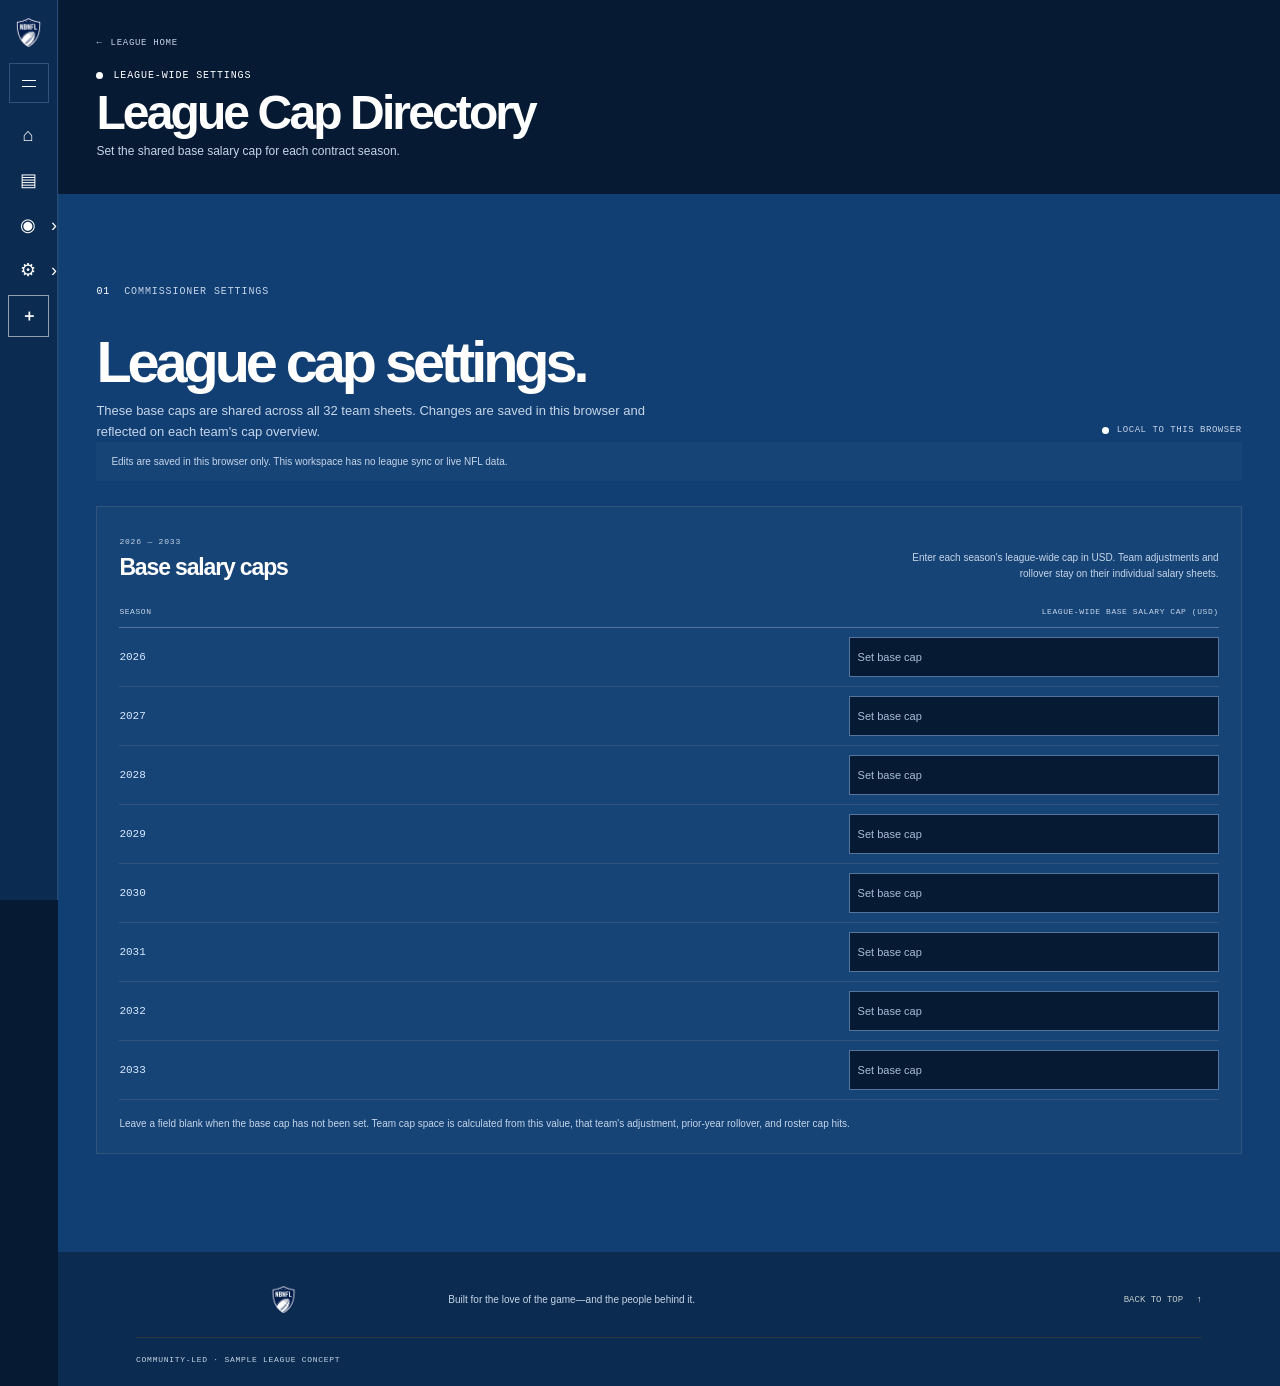
==== commit 52ab8646: "Add team trade workspace Add a trade tab for multi-team player and draft-pick deals, with projected " ====
--- a/admin.html
+++ b/admin.html
@@ -5,7 +5,7 @@
     <meta name="viewport" content="width=device-width, initial-scale=1">
     <meta name="theme-color" content="#071a33">
     <meta name="description" content="Manage Nothing But NFL league-wide salary cap settings.">
-    <title>League Admin — Nothing But NFL</title>
+    <title>League Cap Directory — Nothing But NFL</title>
     <link rel="icon" href="assets/nothing-but-nfl-logo.png" type="image/png">
     <link rel="stylesheet" href="styles.css">
     <script src="teams.js" defer></script>
@@ -30,7 +30,14 @@
           </button>
           <div class="teams-dropdown" id="teams-dropdown" aria-label="NFL team salary sheets"></div>
         </div>
-        <a href="admin.html" aria-current="page"><span class="nav-icon" aria-hidden="true">⚙</span><span class="nav-label">Admin</span></a>
+        <div class="admin-menu">
+          <button class="admin-trigger" type="button" aria-haspopup="menu" aria-expanded="false" aria-controls="admin-dropdown">
+            <span class="nav-icon" aria-hidden="true">⚙</span><span class="nav-label">Admin</span><span class="admin-chevron" aria-hidden="true">›</span>
+          </button>
+          <div class="admin-dropdown" id="admin-dropdown" aria-label="Admin pages">
+            <a class="admin-menu-link" href="admin.html" role="menuitem" aria-current="page"><span>League Cap Directory</span></a>
+          </div>
+        </div>
         <a href="index.html#join" class="nav-cta"><span class="nav-icon" aria-hidden="true">＋</span><span class="nav-label">Get involved</span></a>
       </nav>
     </header>
@@ -42,7 +49,7 @@
           <div class="team-page-title">
             <div>
               <p class="eyebrow"><span class="eyebrow-dot"></span> LEAGUE-WIDE SETTINGS</p>
-              <h1>Admin</h1>
+              <h1>League Cap Directory</h1>
               <p class="team-page-subtitle">Set the shared base salary cap for each contract season.</p>
             </div>
           </div>
@@ -54,7 +61,7 @@
           <div class="section-heading-row front-office-heading">
             <div>
               <div class="section-kicker"><span>01</span> COMMISSIONER SETTINGS</div>
-              <h2 id="admin-title">League cap <span>directory.</span></h2>
+              <h2 id="admin-title">League cap <span>settings.</span></h2>
               <p class="section-subtitle">These base caps are shared across all 32 team sheets. Changes are saved in this browser and reflected on each team's cap overview.</p>
             </div>
             <span class="data-mode"><i aria-hidden="true"></i> LOCAL TO THIS BROWSER</span>
--- a/styles.css
+++ b/styles.css
@@ -36,7 +36,7 @@
 .brand-copy strong { color: var(--lime); font-weight: 500; }
 .primary-nav { display: flex; width: 100%; flex-direction: column; align-items: stretch; gap: 5px; font-size: 13px; color: #fff; }
 .primary-nav > a:not(.nav-cta):hover, .primary-nav > a:not(.nav-cta):focus-visible { color: #fff; background: #174477; }
-.primary-nav > a:not(.nav-cta), .teams-trigger { display: flex; min-height: 40px; align-items: center; gap: 13px; padding: 0 10px; border: 0; border-radius: 2px; color: #fff; font-size: 13px; }
+.primary-nav > a:not(.nav-cta), .teams-trigger, .admin-trigger { display: flex; min-height: 40px; align-items: center; gap: 13px; padding: 0 10px; border: 0; border-radius: 2px; color: #fff; font-size: 13px; }
 .primary-nav .nav-cta { display: flex; min-height: 42px; align-items: center; gap: 13px; padding: 0 10px; border: 1px solid rgba(255,255,255,.55); background: transparent; color: #fff; font-weight: 700; }
 .nav-cta span { font-size: 16px; }
 .menu-toggle { display: flex; width: 40px; height: 40px; flex: 0 0 40px; flex-direction: column; align-items: center; justify-content: center; gap: 5px; margin: 0 auto; border: 1px solid #31527a; background: transparent; cursor: pointer; }
@@ -52,12 +52,20 @@
 .site-header:hover .brand-logo, .site-header:focus-within .brand-logo, .site-header.is-open .brand-logo { width: 36px; height: 36px; flex-basis: 36px; }
 .nav-icon { display: inline-flex; width: 20px; flex: 0 0 20px; align-items: center; justify-content: center; color: #fff; font-size: 18px; line-height: 1; }
 .teams-menu { position: relative; display: flex; width: 100%; flex-direction: column; align-items: stretch; }
-.teams-trigger { justify-content: flex-start; background: transparent; cursor: pointer; }
+.admin-menu { position: relative; display: flex; width: 100%; flex-direction: column; align-items: stretch; }
+.teams-trigger, .admin-trigger { justify-content: flex-start; background: transparent; cursor: pointer; }
 .teams-trigger:hover, .teams-menu.is-open .teams-trigger, .teams-menu:focus-within .teams-trigger { color: #fff; background: #174477; }
+.admin-trigger:hover, .admin-menu.is-open .admin-trigger, .admin-menu:focus-within .admin-trigger { color: #fff; background: #174477; }
 .teams-chevron { margin-left: auto; color: #fff; font-size: 18px; transition: transform .18s ease; }
+.admin-chevron { margin-left: auto; color: #fff; font-size: 18px; transition: transform .18s ease; }
 .teams-menu.is-open .teams-chevron { transform: rotate(90deg); }
+.admin-menu.is-open .admin-chevron { transform: rotate(90deg); }
 .teams-dropdown { position: fixed; top: 126px; left: calc(var(--sidebar-open-width) + 10px); z-index: 35; display: grid; width: min(440px, calc(100vw - var(--sidebar-open-width) - 30px)); max-height: min(440px, calc(100vh - 36px)); grid-template-columns: repeat(4, minmax(0, 1fr)); gap: 2px 4px; overflow-y: auto; padding: 8px; border: 1px solid #31527a; background: #0c2b50; box-shadow: 0 16px 36px rgba(0,0,0,.28); opacity: 0; pointer-events: none; transform: translateY(6px); transition: opacity .16s ease, transform .16s ease; }
 .teams-menu:hover .teams-dropdown, .teams-menu:focus-within .teams-dropdown, .teams-menu.is-open .teams-dropdown { opacity: 1; pointer-events: auto; transform: translateY(0); }
+.admin-dropdown { display: none; width: 100%; gap: 2px; padding: 7px 0; border-bottom: 1px solid #334149; background: #101a22; }
+.admin-menu.is-open .admin-dropdown { display: grid; }
+.admin-menu-link { display: flex; min-height: 36px; align-items: center; padding: 5px 9px 5px 43px; color: #fff; font-size: 11px; }
+.admin-menu-link:hover, .admin-menu-link:focus-visible, .admin-menu-link[aria-current="page"] { background: #174477; color: #fff; }
 .team-menu-link { display: grid; min-width: 0; min-height: 31px; grid-template-columns: 22px minmax(0, 1fr); align-items: center; gap: 6px; padding: 3px 5px; color: #fff; font-size: 9px; transition: background .12s ease; }
 .team-menu-link:hover, .team-menu-link:focus-visible { background: #174477; color: #fff; }
 .team-menu-logo { position: relative; display: grid; width: 22px; height: 22px; place-items: center; overflow: hidden; background: transparent; }
@@ -473,12 +481,15 @@
   .site-header .brand-mark { width: 27px; height: 27px; }
   .primary-nav { position: static; top: auto; right: auto; left: auto; display: flex; width: 100%; height: auto; flex-direction: column; align-items: stretch; gap: 5px; padding: 0; background: transparent; }
   .primary-nav.is-open { display: flex; }
-  .primary-nav > a:not(.nav-cta), .teams-trigger { min-height: 40px; padding: 0 7px; border-bottom: 0; }
+  .primary-nav > a:not(.nav-cta), .teams-trigger, .admin-trigger { min-height: 40px; padding: 0 7px; border-bottom: 0; }
   .primary-nav .nav-cta { justify-content: flex-start; margin-top: 0; padding: 0 7px; }
   .teams-menu { min-height: 0; }
+  .admin-menu { min-height: 0; }
   .teams-trigger { justify-content: flex-start; border-bottom: 0; }
+  .admin-trigger { justify-content: flex-start; border-bottom: 0; }
   .teams-dropdown, .primary-nav .teams-menu .teams-dropdown { position: fixed; top: 100px; left: 58px; display: grid; width: min(330px, calc(100vw - 66px)); max-height: min(65vh, 500px); grid-template-columns: repeat(2, minmax(0, 1fr)); gap: 2px; padding: 7px; border: 1px solid #31527a; background: #0c2b50; box-shadow: 0 16px 36px rgba(0,0,0,.3); opacity: 0; pointer-events: none; transform: translateY(6px); }
   .primary-nav .teams-menu.is-open .teams-dropdown { display: grid; opacity: 1; pointer-events: auto; transform: translateY(0); }
+  .admin-menu-link { min-height: 40px; padding: 7px 7px 7px 33px; border-bottom: 1px solid #334149; }
   .team-menu-link { min-height: 32px; grid-template-columns: 22px minmax(0,1fr); gap: 5px; padding: 3px; font-size: 8px; }
   .team-menu-logo { width: 21px; height: 21px; }
   body > main, body > footer { margin-left: 50px; }
@@ -564,3 +575,41 @@
 @media (max-width: 620px) {
   .salary-table tbody { grid-template-columns: 1fr; }
 }
+
+.trade-panel[hidden] { display: none; }
+.trade-partners { display: grid; max-width: 680px; grid-template-columns: repeat(2, minmax(0, 1fr)); gap: 12px; margin: 18px 0; }
+.trade-partners label { display: grid; gap: 6px; color: #fff; font: 9px var(--mono); }
+.trade-partners label span { color: #c5d5e8; }
+.trade-partners select, .trade-asset-row select { width: 100%; min-height: 38px; padding: 8px 9px; border: 1px solid #54749b; background: #071a33; color: #fff; font: 11px var(--body); }
+.trade-team-sections { display: grid; grid-template-columns: repeat(auto-fit, minmax(min(100%, 300px), 1fr)); gap: 12px; }
+.trade-team-section { min-width: 0; padding: 15px; border: 1px solid #31527a; background: #103261; }
+.trade-team-heading { display: flex; flex-wrap: wrap; align-items: baseline; justify-content: space-between; gap: 7px; margin-bottom: 12px; }
+.trade-team-heading h4 { margin: 0; color: #fff; font-size: 15px; }
+.trade-team-heading > span { color: #c5d5e8; font-size: 9px; }
+.trade-asset-row { display: grid; grid-template-columns: minmax(0, 1.5fr) minmax(0, 1fr) 32px; align-items: center; gap: 7px; margin-top: 8px; }
+.trade-asset-row .row-delete { min-height: 34px; }
+.trade-add-asset { margin-top: 10px; }
+.trade-impact { display: grid; grid-template-columns: repeat(auto-fit, minmax(min(100%, 240px), 1fr)); gap: 10px; margin-top: 20px; }
+.trade-impact > h4 { grid-column: 1 / -1; margin: 0; color: #fff; font: 11px var(--mono); letter-spacing: .06em; text-transform: uppercase; }
+.trade-impact-card { padding: 13px; border: 1px solid #31527a; background: #0c2b50; }
+.trade-impact-card h5 { margin: 0 0 10px; color: #fff; font-size: 13px; }
+.trade-impact-card dl { display: grid; gap: 6px; margin: 0; }
+.trade-impact-card dl > div { display: flex; justify-content: space-between; gap: 10px; }
+.trade-impact-card dt { color: #c5d5e8; font-size: 10px; }
+.trade-impact-card dd { margin: 0; color: #fff; font: 10px var(--mono); text-align: right; }
+.trade-impact-card dd.is-positive-savings { color: #75e28b; }
+.trade-impact-card dd.is-negative-savings { color: #ff9299; }
+.trade-projected-room { margin: 12px 0 0; padding-top: 9px; border-top: 1px solid #31527a; color: #fff; font-size: 10px; font-weight: 700; }
+.trade-validation { margin: 10px 0 0; color: #ffb3a5; font-size: 10px; }
+.trade-execute { margin-top: 14px; }
+.trade-execute:disabled { cursor: not-allowed; opacity: .5; }
+
+@media (max-width: 1000px) {
+  .trade-asset-row { grid-template-columns: minmax(0, 1fr) 32px; }
+  .trade-asset-row [data-trade-destination] { grid-column: 1; grid-row: 2; }
+  .trade-asset-row .row-delete { grid-column: 2; grid-row: 1 / 3; }
+}
+
+@media (max-width: 700px) {
+  .trade-partners { grid-template-columns: 1fr; }
+}
